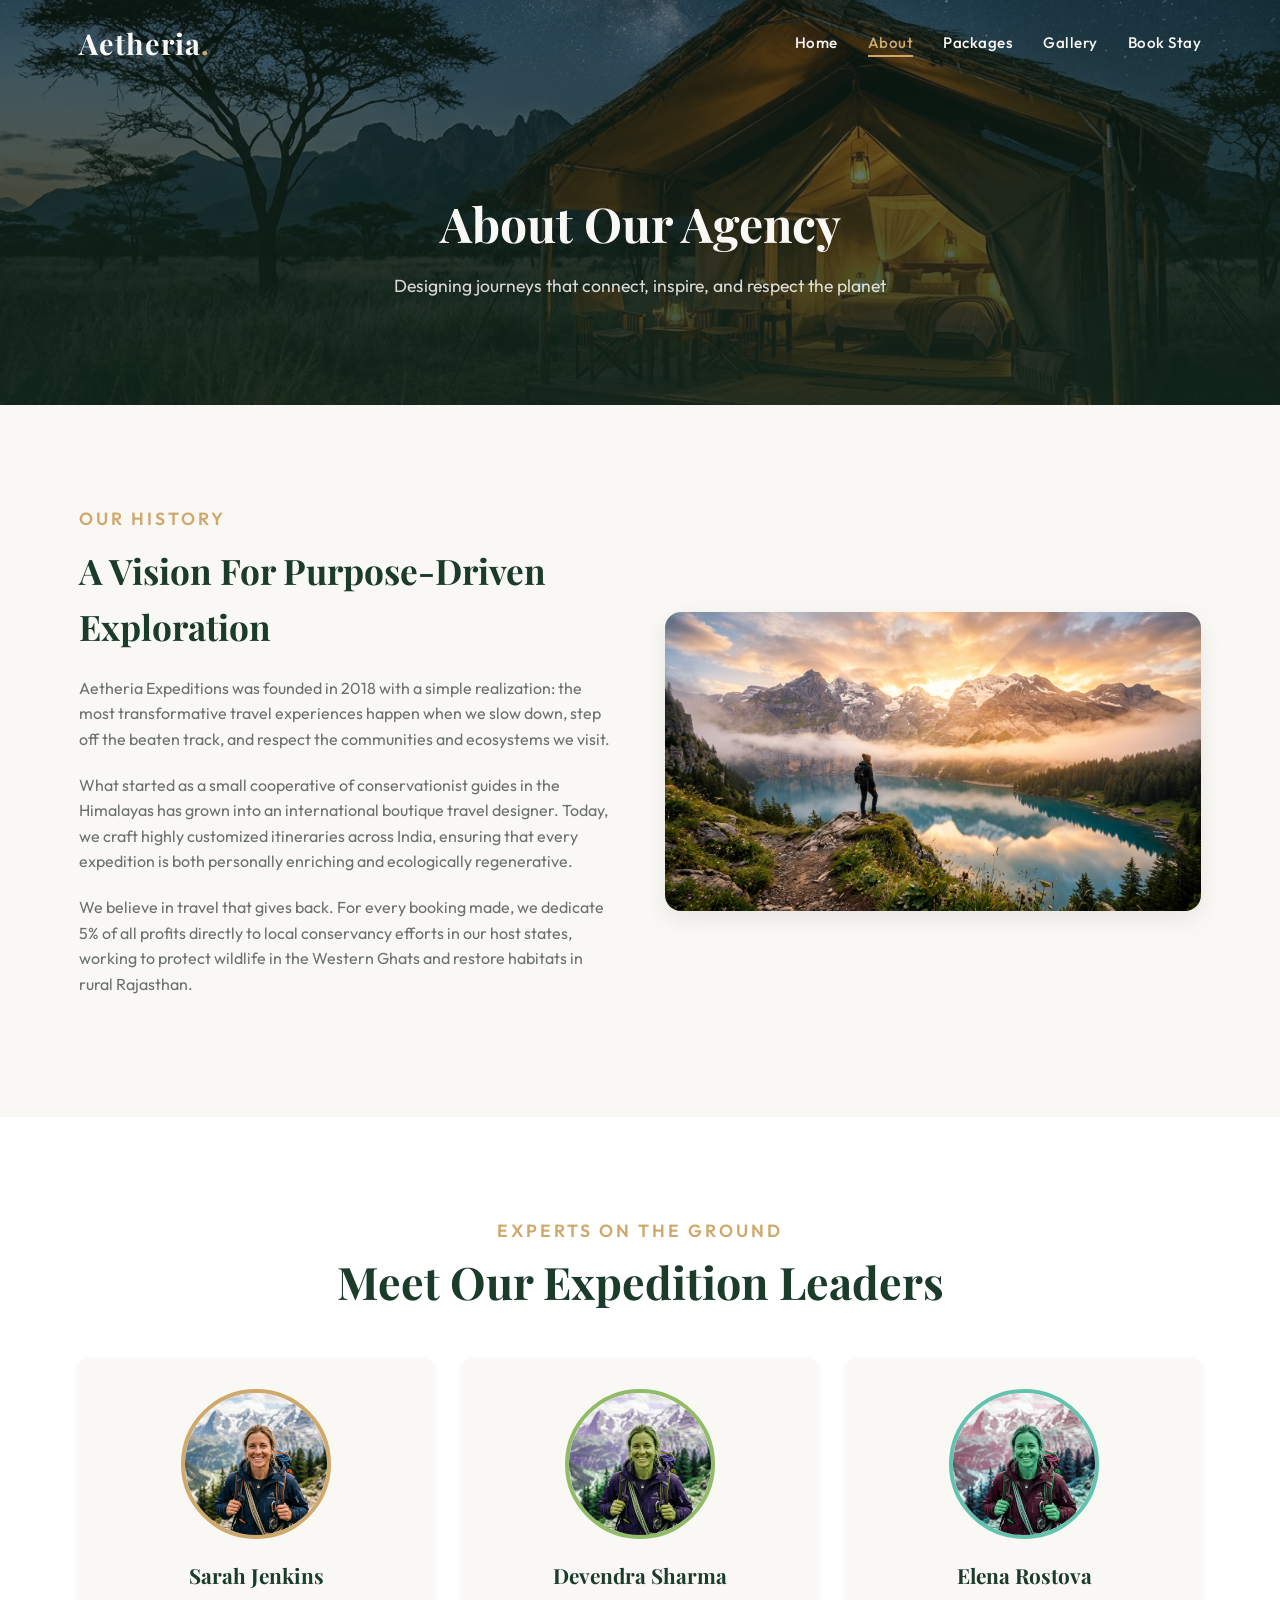
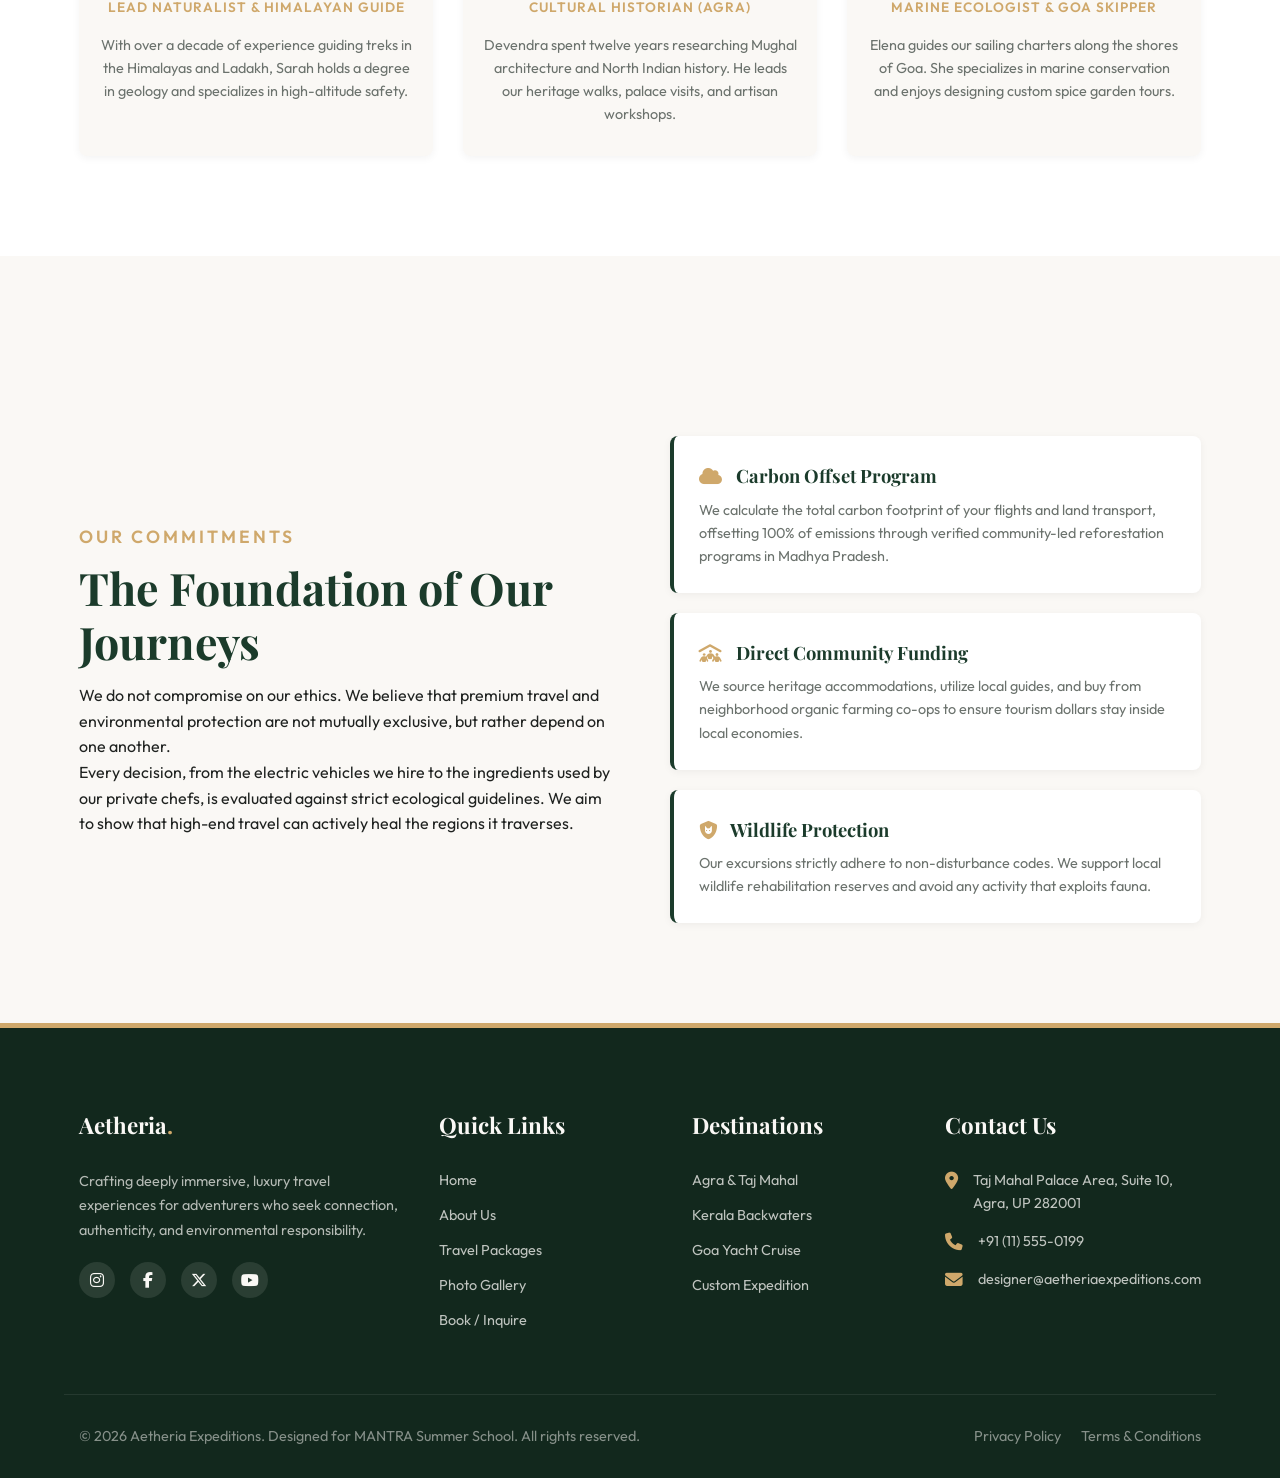
==== about.html @ 319ccbbf "Initial commit of travel website" ====
<!DOCTYPE html>
<html lang="en">
<head>
  <meta charset="UTF-8">
  <meta name="viewport" content="width=device-width, initial-scale=1.0">
  <title>About Us | Aetheria Expeditions</title>
  
  <!-- Basic SEO Meta Tags -->
  <meta name="description" content="Learn about Aetheria Expeditions, our slow-travel philosophy in India, carbon-neutral policies, and meet our team of expert local guides and designers.">
  <meta name="keywords" content="about travel agency, eco-tourism, sustainable tourism india, expedition leaders, travel designers, carbon-neutral trips india">
  <meta name="author" content="Student Name">
  
  <!-- Stylesheet -->
  <link rel="stylesheet" href="https://cdnjs.cloudflare.com/ajax/libs/font-awesome/6.4.0/css/all.min.css">
  <link rel="stylesheet" href="css/style.css">
</head>
<body>

  <!-- NAVIGATION HEADER -->
  <header class="header" id="header">
    <div class="container nav-wrapper">
      <a href="index.html" class="logo">
        <h2>Aetheria<span>.</span></h2>
      </a>
      
      <nav>
        <ul class="nav-links" id="nav-links">
          <li><a href="index.html">Home</a></li>
          <li><a href="about.html" class="active">About</a></li>
          <li><a href="packages.html">Packages</a></li>
          <li><a href="gallery.html">Gallery</a></li>
          <li><a href="contact.html">Book Stay</a></li>
        </ul>
      </nav>
      
      <div class="hamburger" id="hamburger">
        <span></span>
        <span></span>
        <span></span>
      </div>
    </div>
  </header>

  <main>
    <!-- SUBPAGE HERO -->
    <section class="sub-hero" style="background-image: url('images/hero-about.jpg');">
      <div class="sub-hero-overlay"></div>
      <div class="sub-hero-content">
        <h1>About Our Agency</h1>
        <p>Designing journeys that connect, inspire, and respect the planet</p>
      </div>
    </section>

    <!-- OUR STORY SECTION -->
    <section class="section-padding">
      <div class="container about-story">
        <div class="story-text">
          <span class="section-subtitle">Our History</span>
          <h2>A Vision For Purpose-Driven Exploration</h2>
          <p>Aetheria Expeditions was founded in 2018 with a simple realization: the most transformative travel experiences happen when we slow down, step off the beaten track, and respect the communities and ecosystems we visit.</p>
          <p>What started as a small cooperative of conservationist guides in the Himalayas has grown into an international boutique travel designer. Today, we craft highly customized itineraries across India, ensuring that every expedition is both personally enriching and ecologically regenerative.</p>
          <p>We believe in travel that gives back. For every booking made, we dedicate 5% of all profits directly to local conservancy efforts in our host states, working to protect wildlife in the Western Ghats and restore habitats in rural Rajasthan.</p>
        </div>
        <div class="story-image">
          <img src="images/hero-home.jpg" alt="Spectacular sunrise lighting over a mountain valley lake representing the Himalayan peaks" class="story-img-large">
        </div>
      </div>
    </section>

    <!-- TEAM / LEADERS SECTION -->
    <section class="section-padding team-section">
      <div class="container">
        <div class="text-center">
          <span class="section-subtitle">Experts on the Ground</span>
          <h2 class="section-title">Meet Our Expedition Leaders</h2>
        </div>
        
        <div class="team-grid">
          <!-- Guide 1 -->
          <div class="team-card">
            <img src="images/tour-leader.jpg" alt="Sarah Jenkins, Professional Wilderness Guide smiling in mountaineering gear" class="team-img">
            <h3>Sarah Jenkins</h3>
            <span>Lead Naturalist & Himalayan Guide</span>
            <p>With over a decade of experience guiding treks in the Himalayas and Ladakh, Sarah holds a degree in geology and specializes in high-altitude safety.</p>
          </div>
          
          <!-- Guide 2 -->
          <div class="team-card">
            <img src="images/tour-leader.jpg" alt="Devendra Sharma, Indian Heritage Specialist smiling" class="team-img" style="filter: hue-rotate(50deg);">
            <h3>Devendra Sharma</h3>
            <span>Cultural Historian (Agra)</span>
            <p>Devendra spent twelve years researching Mughal architecture and North Indian history. He leads our heritage walks, palace visits, and artisan workshops.</p>
          </div>
          
          <!-- Guide 3 -->
          <div class="team-card">
            <img src="images/tour-leader.jpg" alt="Elena Rostova, Coastal Goa Skipper and Ocean Marine Biologist" class="team-img" style="filter: hue-rotate(120deg);">
            <h3>Elena Rostova</h3>
            <span>Marine Ecologist & Goa Skipper</span>
            <p>Elena guides our sailing charters along the shores of Goa. She specializes in marine conservation and enjoys designing custom spice garden tours.</p>
          </div>
        </div>
      </div>
    </section>

    <!-- SUSTAINABILITY & VALUES SECTION -->
    <section class="section-padding">
      <div class="container values-grid">
        <div class="values-text">
          <span class="section-subtitle">Our Commitments</span>
          <h2 class="section-title">The Foundation of Our Journeys</h2>
          <p>We do not compromise on our ethics. We believe that premium travel and environmental protection are not mutually exclusive, but rather depend on one another.</p>
          <p>Every decision, from the electric vehicles we hire to the ingredients used by our private chefs, is evaluated against strict ecological guidelines. We aim to show that high-end travel can actively heal the regions it traverses.</p>
        </div>
        
        <div class="value-boxes">
          <div class="value-box">
            <h4><i class="fa-solid fa-cloud" style="color: var(--accent-gold); margin-right: 10px;"></i> Carbon Offset Program</h4>
            <p>We calculate the total carbon footprint of your flights and land transport, offsetting 100% of emissions through verified community-led reforestation programs in Madhya Pradesh.</p>
          </div>
          <div class="value-box">
            <h4><i class="fa-solid fa-people-roof" style="color: var(--accent-gold); margin-right: 10px;"></i> Direct Community Funding</h4>
            <p>We source heritage accommodations, utilize local guides, and buy from neighborhood organic farming co-ops to ensure tourism dollars stay inside local economies.</p>
          </div>
          <div class="value-box">
            <h4><i class="fa-solid fa-shield-cat" style="color: var(--accent-gold); margin-right: 10px;"></i> Wildlife Protection</h4>
            <p>Our excursions strictly adhere to non-disturbance codes. We support local wildlife rehabilitation reserves and avoid any activity that exploits fauna.</p>
          </div>
        </div>
      </div>
    </section>
  </main>

  <!-- FOOTER -->
  <footer class="footer">
    <div class="container footer-grid">
      <div class="footer-col">
        <h3>Aetheria<span>.</span></h3>
        <p>Crafting deeply immersive, luxury travel experiences for adventurers who seek connection, authenticity, and environmental responsibility.</p>
        <div class="footer-socials">
          <a href="#"><i class="fa-brands fa-instagram"></i></a>
          <a href="#"><i class="fa-brands fa-facebook-f"></i></a>
          <a href="#"><i class="fa-brands fa-x-twitter"></i></a>
          <a href="#"><i class="fa-brands fa-youtube"></i></a>
        </div>
      </div>
      
      <div class="footer-col">
        <h3>Quick Links</h3>
        <ul class="footer-links">
          <li><a href="index.html">Home</a></li>
          <li><a href="about.html">About Us</a></li>
          <li><a href="packages.html">Travel Packages</a></li>
          <li><a href="gallery.html">Photo Gallery</a></li>
          <li><a href="contact.html">Book / Inquire</a></li>
        </ul>
      </div>
      
      <div class="footer-col">
        <h3>Destinations</h3>
        <ul class="footer-links">
          <li><a href="packages.html">Agra & Taj Mahal</a></li>
          <li><a href="packages.html">Kerala Backwaters</a></li>
          <li><a href="packages.html">Goa Yacht Cruise</a></li>
          <li><a href="packages.html">Custom Expedition</a></li>
        </ul>
      </div>
      
      <div class="footer-col">
        <h3>Contact Us</h3>
        <ul class="footer-contact">
          <li>
            <i class="fa-solid fa-location-dot"></i>
            <span>Taj Mahal Palace Area, Suite 10, Agra, UP 282001</span>
          </li>
          <li>
            <i class="fa-solid fa-phone"></i>
            <span>+91 (11) 555-0199</span>
          </li>
          <li>
            <i class="fa-solid fa-envelope"></i>
            <span>designer@aetheriaexpeditions.com</span>
          </li>
        </ul>
      </div>
    </div>
    
    <div class="container footer-bottom">
      <p>&copy; 2026 Aetheria Expeditions. Designed for MANTRA Summer School. All rights reserved.</p>
      <div class="footer-bottom-links">
        <a href="#">Privacy Policy</a>
        <a href="#">Terms & Conditions</a>
      </div>
    </div>
  </footer>

  <!-- Scripts -->
  <script src="js/script.js"></script>
</body>
</html>
---- css/style.css ----
@import url('https://fonts.googleapis.com/css2?family=Outfit:wght@300;400;500;600;700&family=Playfair+Display:ital,wght@0,400;0,600;0,700;1,400&display=swap');

/* ==========================================================================
   CSS CUSTOM VARIABLES & RESET
   ========================================================================== */
:root {
  /* Color Palette */
  --primary-green: #1b3b2b;
  --primary-green-dark: #12281d;
  --primary-green-light: #2b5640;
  --accent-gold: #cfa86b;
  --accent-gold-hover: #bda061;
  --bg-cream: #faf8f5;
  --bg-white: #ffffff;
  --text-dark: #1f2220;
  --text-muted: #6b726d;
  --text-light: #f3f5f3;
  --border-light: #e5e8e5;
  
  /* Fonts */
  --font-serif: 'Playfair Display', Georgia, serif;
  --font-sans: 'Outfit', -apple-system, BlinkMacSystemFont, sans-serif;
  
  /* Box Shadows & Borders */
  --shadow-sm: 0 2px 8px rgba(0,0,0,0.05);
  --shadow-md: 0 8px 24px rgba(0,0,0,0.08);
  --shadow-lg: 0 16px 40px rgba(0,0,0,0.12);
  --radius-sm: 4px;
  --radius-md: 8px;
  --radius-lg: 16px;
  
  /* Transitions */
  --transition-fast: 0.2s ease;
  --transition-normal: 0.3s cubic-bezier(0.25, 0.46, 0.45, 0.94);
  --transition-slow: 0.5s cubic-bezier(0.25, 0.46, 0.45, 0.94);
}

* {
  margin: 0;
  padding: 0;
  box-sizing: border-box;
}

html {
  scroll-behavior: smooth;
  font-size: 16px;
}

body {
  font-family: var(--font-sans);
  background-color: var(--bg-cream);
  color: var(--text-dark);
  line-height: 1.6;
  overflow-x: hidden;
}

img {
  max-width: 100%;
  height: auto;
  display: block;
}

a {
  color: inherit;
  text-decoration: none;
  transition: var(--transition-fast);
}

ul {
  list-style: none;
}

/* ==========================================================================
   GLOBAL REUSABLE CLASSES & UTILITIES
   ========================================================================== */
.container {
  width: 90%;
  max-width: 1200px;
  margin: 0 auto;
  padding: 0 15px;
}

.section-padding {
  padding: 100px 0;
}

.text-center {
  text-align: center;
}

.section-title {
  font-family: var(--font-serif);
  font-size: 2.8rem;
  color: var(--primary-green);
  margin-bottom: 15px;
  font-weight: 700;
  line-height: 1.2;
}

.section-subtitle {
  font-size: 1.1rem;
  color: var(--accent-gold);
  text-transform: uppercase;
  letter-spacing: 3px;
  font-weight: 600;
  margin-bottom: 10px;
  display: block;
}

.btn {
  display: inline-block;
  padding: 14px 28px;
  background-color: var(--primary-green);
  color: var(--bg-cream);
  font-size: 0.95rem;
  font-weight: 500;
  letter-spacing: 1px;
  text-transform: uppercase;
  border: 1px solid var(--primary-green);
  border-radius: var(--radius-sm);
  cursor: pointer;
  transition: var(--transition-normal);
  font-family: var(--font-sans);
}

.btn:hover {
  background-color: var(--accent-gold);
  border-color: var(--accent-gold);
  color: var(--primary-green-dark);
  transform: translateY(-2px);
}

.btn-outline {
  background-color: transparent;
  color: var(--primary-green);
  border: 1px solid var(--primary-green);
}

.btn-outline:hover {
  background-color: var(--primary-green);
  color: var(--bg-cream);
}

.btn-gold {
  background-color: var(--accent-gold);
  color: var(--primary-green-dark);
  border-color: var(--accent-gold);
}

.btn-gold:hover {
  background-color: var(--primary-green);
  color: var(--bg-cream);
}

/* ==========================================================================
   EVALUATION WATERMARK (STUDENT INFO CARD IN HEADER/FOOTER)
   ========================================================================== */
.evaluator-widget {
  background-color: rgba(27, 59, 43, 0.05);
  border: 1px dashed var(--accent-gold);
  padding: 10px 15px;
  border-radius: var(--radius-md);
  margin-bottom: 20px;
  display: inline-block;
  text-align: left;
  font-size: 0.85rem;
  color: var(--primary-green-dark);
}

.evaluator-widget strong {
  color: var(--accent-gold);
}

/* ==========================================================================
   NAVIGATION BAR
   ========================================================================== */
.header {
  position: absolute;
  top: 0;
  left: 0;
  width: 100%;
  z-index: 100;
  transition: var(--transition-normal);
  padding: 20px 0;
}

.header.sticky {
  position: fixed;
  background-color: var(--bg-cream);
  box-shadow: var(--shadow-sm);
  padding: 12px 0;
  border-bottom: 1px solid var(--border-light);
}

.header.sticky .logo h2 {
  color: var(--primary-green);
}

.header.sticky .nav-links a {
  color: var(--text-dark);
}

.header.sticky .nav-links a:hover {
  color: var(--accent-gold);
}

.header.sticky .hamburger span {
  background-color: var(--primary-green);
}

.nav-wrapper {
  display: flex;
  justify-content: space-between;
  align-items: center;
}

.logo h2 {
  font-family: var(--font-serif);
  font-size: 1.8rem;
  color: var(--bg-cream);
  font-weight: 700;
  letter-spacing: 1px;
}

.header.sticky .logo h2 {
  color: var(--primary-green);
}

.logo span {
  color: var(--accent-gold);
}

.nav-links {
  display: flex;
  gap: 30px;
  align-items: center;
}

.nav-links a {
  color: var(--bg-cream);
  font-weight: 500;
  font-size: 0.95rem;
  position: relative;
  padding: 5px 0;
  letter-spacing: 0.5px;
}

.nav-links a::after {
  content: '';
  position: absolute;
  bottom: 0;
  left: 0;
  width: 0;
  height: 2px;
  background-color: var(--accent-gold);
  transition: var(--transition-normal);
}

.nav-links a:hover::after,
.nav-links a.active::after {
  width: 100%;
}

.nav-links a.active {
  color: var(--accent-gold) !important;
}

/* Hamburger Menu */
.hamburger {
  display: none;
  flex-direction: column;
  justify-content: space-between;
  width: 26px;
  height: 19px;
  cursor: pointer;
  z-index: 101;
}

.hamburger span {
  width: 100%;
  height: 2px;
  background-color: var(--bg-cream);
  border-radius: 2px;
  transition: var(--transition-normal);
}

/* ==========================================================================
   HERO SECTIONS
   ========================================================================== */
.hero {
  position: relative;
  height: 100vh;
  min-height: 600px;
  background-size: cover;
  background-position: center;
  display: flex;
  align-items: center;
  justify-content: center;
  text-align: center;
  color: var(--bg-cream);
}

.hero-overlay {
  position: absolute;
  top: 0;
  left: 0;
  width: 100%;
  height: 100%;
  background: linear-gradient(to bottom, rgba(18, 40, 29, 0.4), rgba(18, 40, 29, 0.8));
  z-index: 1;
}

.hero-content {
  position: relative;
  z-index: 2;
  max-width: 800px;
  padding: 0 20px;
}

.hero-content h1 {
  font-family: var(--font-serif);
  font-size: 4rem;
  font-weight: 700;
  line-height: 1.15;
  margin-bottom: 20px;
  animation: fadeInUp 1s ease forwards;
}

.hero-content p {
  font-size: 1.2rem;
  margin-bottom: 35px;
  color: rgba(250, 248, 245, 0.9);
  animation: fadeInUp 1s ease 0.2s forwards;
  opacity: 0;
}

.hero-content .btn-group {
  animation: fadeInUp 1s ease 0.4s forwards;
  opacity: 0;
}

/* Inner Page Hero (Sub-banner) */
.sub-hero {
  position: relative;
  height: 45vh;
  min-height: 300px;
  background-size: cover;
  background-position: center;
  display: flex;
  align-items: center;
  justify-content: center;
  text-align: center;
  color: var(--bg-cream);
  padding-top: 80px;
}

.sub-hero-overlay {
  position: absolute;
  top: 0;
  left: 0;
  width: 100%;
  height: 100%;
  background: linear-gradient(to bottom, rgba(18, 40, 29, 0.5), rgba(18, 40, 29, 0.85));
  z-index: 1;
}

.sub-hero-content {
  position: relative;
  z-index: 2;
}

.sub-hero-content h1 {
  font-family: var(--font-serif);
  font-size: 3rem;
  margin-bottom: 10px;
  font-weight: 700;
}

.sub-hero-content p {
  font-size: 1.1rem;
  color: rgba(250, 248, 245, 0.85);
}

/* ==========================================================================
   HOME PAGE: SECTIONS
   ========================================================================== */
/* Welcome Section */
.welcome-grid {
  display: grid;
  grid-template-columns: 1fr 1fr;
  gap: 60px;
  align-items: center;
}

.welcome-text p {
  color: var(--text-muted);
  margin-bottom: 25px;
  font-size: 1.05rem;
}

.welcome-images {
  position: relative;
  display: flex;
  justify-content: center;
  align-items: center;
}

.img-large {
  width: 80%;
  border-radius: var(--radius-lg);
  box-shadow: var(--shadow-lg);
  z-index: 2;
}

.img-small-float {
  position: absolute;
  bottom: -40px;
  left: -20px;
  width: 45%;
  border-radius: var(--radius-md);
  box-shadow: var(--shadow-lg);
  border: 6px solid var(--bg-cream);
  z-index: 3;
}

/* Features Grid */
.features-grid {
  display: grid;
  grid-template-columns: repeat(3, 1fr);
  gap: 30px;
  margin-top: 50px;
}

.feature-card {
  background-color: var(--bg-white);
  padding: 40px 30px;
  border-radius: var(--radius-md);
  box-shadow: var(--shadow-sm);
  transition: var(--transition-normal);
  border-bottom: 3px solid transparent;
}

.feature-card:hover {
  transform: translateY(-8px);
  box-shadow: var(--shadow-md);
  border-bottom-color: var(--accent-gold);
}

.feature-icon {
  font-size: 2.5rem;
  color: var(--accent-gold);
  margin-bottom: 20px;
}

.feature-card h3 {
  font-family: var(--font-serif);
  font-size: 1.4rem;
  margin-bottom: 15px;
  color: var(--primary-green);
}

.feature-card p {
  color: var(--text-muted);
  font-size: 0.95rem;
}

/* Home Destinations Carousel / Grid teaser */
.home-destinations {
  background-color: var(--bg-white);
}

.dest-teaser-grid {
  display: grid;
  grid-template-columns: repeat(3, 1fr);
  gap: 30px;
  margin-top: 50px;
}

.dest-teaser-card {
  position: relative;
  border-radius: var(--radius-lg);
  overflow: hidden;
  height: 400px;
  box-shadow: var(--shadow-sm);
  transition: var(--transition-slow);
}

.dest-teaser-card img {
  width: 100%;
  height: 100%;
  object-fit: cover;
  transition: var(--transition-slow);
}

.dest-teaser-overlay {
  position: absolute;
  top: 0;
  left: 0;
  width: 100%;
  height: 100%;
  background: linear-gradient(to top, rgba(18, 40, 29, 0.9) 10%, rgba(18, 40, 29, 0.2) 60%);
  display: flex;
  flex-direction: column;
  justify-content: flex-end;
  padding: 30px;
  color: var(--bg-cream);
  z-index: 2;
}

.dest-teaser-overlay h3 {
  font-family: var(--font-serif);
  font-size: 1.6rem;
  margin-bottom: 8px;
}

.dest-teaser-overlay p {
  font-size: 0.9rem;
  color: rgba(250, 248, 245, 0.8);
  margin-bottom: 15px;
}

.dest-teaser-card:hover img {
  transform: scale(1.08);
}

.dest-teaser-card:hover {
  box-shadow: var(--shadow-lg);
}

/* Call To Action Banner */
.cta-banner {
  background-size: cover;
  background-position: center;
  position: relative;
  text-align: center;
  color: var(--bg-cream);
}

.cta-banner-overlay {
  position: absolute;
  top: 0;
  left: 0;
  width: 100%;
  height: 100%;
  background-color: rgba(18, 40, 29, 0.85);
}

.cta-banner-content {
  position: relative;
  z-index: 2;
  max-width: 700px;
  margin: 0 auto;
}

.cta-banner-content h2 {
  font-family: var(--font-serif);
  font-size: 2.8rem;
  margin-bottom: 20px;
}

.cta-banner-content p {
  font-size: 1.1rem;
  margin-bottom: 30px;
  color: rgba(250, 248, 245, 0.9);
}

/* ==========================================================================
   ABOUT PAGE: SECTIONS
   ========================================================================== */
.about-story {
  display: grid;
  grid-template-columns: 1fr 1fr;
  gap: 50px;
  align-items: center;
}

.story-text h2 {
  font-family: var(--font-serif);
  font-size: 2.2rem;
  color: var(--primary-green);
  margin-bottom: 20px;
}

.story-text p {
  color: var(--text-muted);
  margin-bottom: 20px;
  font-size: 1rem;
}

.story-image img {
  border-radius: var(--radius-lg);
  box-shadow: var(--shadow-md);
}

/* Guides Section */
.team-section {
  background-color: var(--bg-white);
}

.team-grid {
  display: grid;
  grid-template-columns: repeat(3, 1fr);
  gap: 30px;
  margin-top: 50px;
}

.team-card {
  text-align: center;
  background-color: var(--bg-cream);
  border-radius: var(--radius-md);
  padding: 30px 20px;
  box-shadow: var(--shadow-sm);
  transition: var(--transition-normal);
}

.team-card:hover {
  transform: translateY(-5px);
  box-shadow: var(--shadow-md);
}

.team-img {
  width: 150px;
  height: 150px;
  border-radius: 50%;
  object-fit: cover;
  margin: 0 auto 20px;
  border: 4px solid var(--accent-gold);
}

.team-card h3 {
  font-family: var(--font-serif);
  font-size: 1.3rem;
  color: var(--primary-green);
  margin-bottom: 5px;
}

.team-card span {
  font-size: 0.85rem;
  color: var(--accent-gold);
  text-transform: uppercase;
  letter-spacing: 1px;
  display: block;
  margin-bottom: 15px;
  font-weight: 600;
}

.team-card p {
  color: var(--text-muted);
  font-size: 0.9rem;
}

/* Core Values (Eco / Sustainable Section) */
.values-grid {
  display: grid;
  grid-template-columns: 1fr 1fr;
  gap: 60px;
  align-items: center;
  margin-top: 80px;
}

.value-boxes {
  display: grid;
  grid-template-columns: 1fr;
  gap: 20px;
}

.value-box {
  background-color: var(--bg-white);
  padding: 25px;
  border-radius: var(--radius-md);
  border-left: 4px solid var(--primary-green);
  box-shadow: var(--shadow-sm);
}

.value-box h4 {
  font-family: var(--font-serif);
  font-size: 1.15rem;
  color: var(--primary-green);
  margin-bottom: 8px;
}

.value-box p {
  font-size: 0.9rem;
  color: var(--text-muted);
}

/* ==========================================================================
   PACKAGES PAGE: SECTIONS
   ========================================================================== */
.packages-grid {
  display: grid;
  grid-template-columns: repeat(3, 1fr);
  gap: 30px;
  margin-top: 50px;
}

.package-card {
  background-color: var(--bg-white);
  border-radius: var(--radius-lg);
  overflow: hidden;
  box-shadow: var(--shadow-sm);
  transition: var(--transition-normal);
  display: flex;
  flex-direction: column;
}

.package-card:hover {
  transform: translateY(-8px);
  box-shadow: var(--shadow-md);
}

.package-img-wrapper {
  position: relative;
  height: 240px;
  overflow: hidden;
}

.package-img-wrapper img {
  width: 100%;
  height: 100%;
  object-fit: cover;
  transition: var(--transition-slow);
}

.package-card:hover .package-img-wrapper img {
  transform: scale(1.06);
}

.package-badge {
  position: absolute;
  top: 15px;
  right: 15px;
  background-color: var(--primary-green);
  color: var(--bg-cream);
  padding: 6px 12px;
  font-size: 0.75rem;
  font-weight: 600;
  text-transform: uppercase;
  letter-spacing: 1px;
  border-radius: 20px;
}

.package-content {
  padding: 30px;
  flex-grow: 1;
  display: flex;
  flex-direction: column;
}

.package-meta {
  display: flex;
  justify-content: space-between;
  font-size: 0.85rem;
  color: var(--accent-gold);
  text-transform: uppercase;
  letter-spacing: 0.5px;
  margin-bottom: 10px;
  font-weight: 600;
}

.package-content h3 {
  font-family: var(--font-serif);
  font-size: 1.5rem;
  color: var(--primary-green);
  margin-bottom: 12px;
}

.package-desc {
  color: var(--text-muted);
  font-size: 0.95rem;
  margin-bottom: 20px;
  flex-grow: 1;
}

.package-features {
  border-top: 1px solid var(--border-light);
  border-bottom: 1px solid var(--border-light);
  padding: 15px 0;
  margin-bottom: 25px;
}

.package-features li {
  display: flex;
  align-items: center;
  font-size: 0.9rem;
  color: var(--text-dark);
  margin-bottom: 8px;
}

.package-features li:last-child {
  margin-bottom: 0;
}

.package-features li i {
  color: var(--accent-gold);
  margin-right: 10px;
  font-size: 1rem;
}

.package-footer {
  display: flex;
  justify-content: space-between;
  align-items: center;
}

.package-price {
  font-size: 0.85rem;
  color: var(--text-muted);
}

.package-price span {
  display: block;
  font-family: var(--font-serif);
  font-size: 1.6rem;
  font-weight: 700;
  color: var(--primary-green);
}

/* ==========================================================================
   GALLERY PAGE: SECTIONS
   ========================================================================== */
.gallery-filter {
  display: flex;
  justify-content: center;
  gap: 15px;
  margin-bottom: 40px;
}

.filter-btn {
  padding: 8px 20px;
  background: transparent;
  border: 1px solid var(--border-light);
  color: var(--text-dark);
  font-family: var(--font-sans);
  font-size: 0.9rem;
  font-weight: 500;
  border-radius: 30px;
  cursor: pointer;
  transition: var(--transition-fast);
}

.filter-btn:hover,
.filter-btn.active {
  background-color: var(--primary-green);
  border-color: var(--primary-green);
  color: var(--bg-cream);
}

.gallery-grid {
  display: grid;
  grid-template-columns: repeat(3, 1fr);
  gap: 25px;
}

.gallery-item {
  position: relative;
  border-radius: var(--radius-md);
  overflow: hidden;
  height: 280px;
  box-shadow: var(--shadow-sm);
  cursor: pointer;
}

.gallery-item img {
  width: 100%;
  height: 100%;
  object-fit: cover;
  transition: var(--transition-slow);
}

.gallery-hover {
  position: absolute;
  top: 0;
  left: 0;
  width: 100%;
  height: 100%;
  background-color: rgba(18, 40, 29, 0.85);
  display: flex;
  flex-direction: column;
  justify-content: center;
  align-items: center;
  opacity: 0;
  transition: var(--transition-normal);
  color: var(--bg-cream);
  padding: 20px;
  text-align: center;
}

.gallery-hover i {
  font-size: 2rem;
  color: var(--accent-gold);
  margin-bottom: 10px;
}

.gallery-hover h4 {
  font-family: var(--font-serif);
  font-size: 1.3rem;
  margin-bottom: 5px;
}

.gallery-hover p {
  font-size: 0.85rem;
  color: rgba(250, 248, 245, 0.8);
}

.gallery-item:hover img {
  transform: scale(1.06);
}

.gallery-item:hover .gallery-hover {
  opacity: 1;
}

/* Lightbox Modal */
.lightbox {
  position: fixed;
  top: 0;
  left: 0;
  width: 100%;
  height: 100%;
  background-color: rgba(18, 40, 29, 0.95);
  z-index: 9999;
  display: none;
  justify-content: center;
  align-items: center;
  flex-direction: column;
  opacity: 0;
  transition: opacity 0.3s ease;
}

.lightbox.active {
  display: flex;
  opacity: 1;
}

.lightbox-content {
  position: relative;
  max-width: 85%;
  max-height: 75vh;
  box-shadow: var(--shadow-lg);
  border: 3px solid rgba(250, 248, 245, 0.1);
  border-radius: var(--radius-sm);
  animation: zoomIn 0.3s ease;
}

.lightbox-content img {
  max-width: 100%;
  max-height: 75vh;
  object-fit: contain;
}

.lightbox-caption {
  color: var(--bg-cream);
  margin-top: 15px;
  font-family: var(--font-serif);
  font-size: 1.25rem;
  text-align: center;
}

.lightbox-close {
  position: absolute;
  top: 30px;
  right: 40px;
  color: var(--bg-cream);
  font-size: 2.5rem;
  cursor: pointer;
  transition: var(--transition-fast);
}

.lightbox-close:hover {
  color: var(--accent-gold);
}

.lightbox-nav {
  position: absolute;
  top: 50%;
  transform: translateY(-50%);
  color: var(--bg-cream);
  font-size: 3rem;
  cursor: pointer;
  background: transparent;
  border: none;
  padding: 10px;
  transition: var(--transition-fast);
}

.lightbox-nav:hover {
  color: var(--accent-gold);
}

.lightbox-prev {
  left: 40px;
}

.lightbox-next {
  right: 40px;
}

/* ==========================================================================
   CONTACT / BOOKING PAGE: SECTIONS
   ========================================================================== */
.contact-container {
  display: grid;
  grid-template-columns: 1fr 1.2fr;
  gap: 50px;
}

/* Contact Cards (Left Column) */
.contact-info {
  display: flex;
  flex-direction: column;
  gap: 30px;
}

.contact-card {
  background-color: var(--bg-white);
  padding: 30px;
  border-radius: var(--radius-md);
  box-shadow: var(--shadow-sm);
  display: flex;
  gap: 20px;
  align-items: flex-start;
}

.contact-icon {
  font-size: 1.8rem;
  color: var(--accent-gold);
  background-color: rgba(27, 59, 43, 0.05);
  width: 50px;
  height: 50px;
  border-radius: 50%;
  display: flex;
  justify-content: center;
  align-items: center;
  flex-shrink: 0;
}

.contact-details h3 {
  font-family: var(--font-serif);
  font-size: 1.2rem;
  color: var(--primary-green);
  margin-bottom: 5px;
}

.contact-details p {
  color: var(--text-muted);
  font-size: 0.95rem;
}

.mock-map {
  width: 100%;
  height: 250px;
  background-color: #e3e8e5;
  border-radius: var(--radius-md);
  overflow: hidden;
  box-shadow: var(--shadow-sm);
  position: relative;
  border: 1px solid var(--border-light);
}

.mock-map-placeholder {
  position: absolute;
  top: 0;
  left: 0;
  width: 100%;
  height: 100%;
  background: radial-gradient(circle, #f3f5f3 40%, #d8dedb 100%);
  display: flex;
  flex-direction: column;
  justify-content: center;
  align-items: center;
  text-align: center;
  padding: 20px;
}

.mock-map-placeholder i {
  font-size: 2.2rem;
  color: var(--primary-green);
  margin-bottom: 10px;
}

.mock-map-placeholder p {
  font-size: 0.85rem;
  color: var(--text-muted);
}

/* Booking/Enquiry Form (Right Column) */
.booking-form-wrapper {
  background-color: var(--bg-white);
  padding: 40px;
  border-radius: var(--radius-lg);
  box-shadow: var(--shadow-md);
  border-top: 4px solid var(--primary-green);
}

.booking-form-wrapper h2 {
  font-family: var(--font-serif);
  font-size: 1.8rem;
  color: var(--primary-green);
  margin-bottom: 25px;
}

.form-grid {
  display: grid;
  grid-template-columns: 1fr 1fr;
  gap: 20px;
}

.form-full {
  grid-column: span 2;
}

.form-group {
  margin-bottom: 20px;
}

.form-group label {
  display: block;
  font-size: 0.85rem;
  font-weight: 600;
  color: var(--text-dark);
  margin-bottom: 8px;
  text-transform: uppercase;
  letter-spacing: 0.5px;
}

.form-control {
  width: 100%;
  padding: 12px 16px;
  background-color: var(--bg-cream);
  border: 1px solid var(--border-light);
  border-radius: var(--radius-sm);
  font-family: var(--font-sans);
  font-size: 0.95rem;
  color: var(--text-dark);
  transition: var(--transition-fast);
}

.form-control:focus {
  outline: none;
  border-color: var(--primary-green);
  background-color: var(--bg-white);
  box-shadow: 0 0 0 3px rgba(27, 59, 43, 0.08);
}

.form-control.error {
  border-color: #d9534f;
  background-color: rgba(217, 83, 79, 0.02);
}

.error-message {
  color: #d9534f;
  font-size: 0.75rem;
  margin-top: 5px;
  display: none;
}

/* Dynamic Travel Cost Calculator Widget */
.cost-calculator {
  background-color: rgba(27, 59, 43, 0.03);
  border: 1px solid var(--border-light);
  border-radius: var(--radius-md);
  padding: 20px;
  margin-bottom: 25px;
}

.cost-calculator h3 {
  font-family: var(--font-sans);
  font-size: 0.9rem;
  text-transform: uppercase;
  letter-spacing: 1px;
  color: var(--primary-green);
  margin-bottom: 12px;
  border-bottom: 1px solid var(--border-light);
  padding-bottom: 8px;
}

.cost-row {
  display: flex;
  justify-content: space-between;
  font-size: 0.9rem;
  margin-bottom: 8px;
  color: var(--text-muted);
}

.cost-row.total {
  font-size: 1.15rem;
  font-weight: 700;
  color: var(--primary-green);
  border-top: 1px dashed var(--border-light);
  padding-top: 10px;
  margin-bottom: 0;
  margin-top: 5px;
}

/* custom booking success modal */
.modal {
  position: fixed;
  top: 0;
  left: 0;
  width: 100%;
  height: 100%;
  background-color: rgba(18, 40, 29, 0.85);
  z-index: 10000;
  display: none;
  justify-content: center;
  align-items: center;
  padding: 20px;
}

.modal.active {
  display: flex;
}

.modal-content {
  background-color: var(--bg-white);
  padding: 40px;
  border-radius: var(--radius-lg);
  max-width: 500px;
  width: 100%;
  text-align: center;
  box-shadow: var(--shadow-lg);
  animation: zoomIn 0.3s ease;
  position: relative;
}

.modal-icon {
  font-size: 3.5rem;
  color: var(--accent-gold);
  margin-bottom: 20px;
}

.modal-content h3 {
  font-family: var(--font-serif);
  font-size: 1.8rem;
  color: var(--primary-green);
  margin-bottom: 15px;
}

.modal-content p {
  color: var(--text-muted);
  font-size: 0.95rem;
  margin-bottom: 25px;
}

/* FAQ Accordion Section */
.faq-section {
  margin-top: 80px;
}

.faq-title {
  text-align: center;
  margin-bottom: 40px;
}

.faq-accordion {
  max-width: 800px;
  margin: 0 auto;
}

.faq-item {
  background-color: var(--bg-white);
  border: 1px solid var(--border-light);
  border-radius: var(--radius-md);
  margin-bottom: 15px;
  overflow: hidden;
  box-shadow: var(--shadow-sm);
}

.faq-question {
  padding: 20px 25px;
  width: 100%;
  background: none;
  border: none;
  text-align: left;
  font-family: var(--font-serif);
  font-size: 1.15rem;
  font-weight: 600;
  color: var(--primary-green);
  cursor: pointer;
  display: flex;
  justify-content: space-between;
  align-items: center;
  transition: background-color var(--transition-fast);
}

.faq-question:hover {
  background-color: rgba(27, 59, 43, 0.02);
}

.faq-question i {
  font-size: 0.8rem;
  transition: transform var(--transition-normal);
  color: var(--accent-gold);
}

.faq-item.active .faq-question i {
  transform: rotate(180deg);
}

.faq-answer {
  max-height: 0;
  overflow: hidden;
  transition: max-height 0.3s cubic-bezier(0, 1, 0, 1); /* Custom smooth slide accordion */
  padding: 0 25px;
}

.faq-item.active .faq-answer {
  max-height: 1000px; /* arbitrary height to slide open */
  padding: 0 25px 20px 25px;
  transition: max-height 0.5s ease-in-out;
}

.faq-answer p {
  color: var(--text-muted);
  font-size: 0.95rem;
  line-height: 1.6;
}

/* ==========================================================================
   FOOTER
   ========================================================================== */
.footer {
  background-color: var(--primary-green-dark);
  color: var(--bg-cream);
  padding: 80px 0 30px 0;
  font-size: 0.9rem;
  border-top: 5px solid var(--accent-gold);
}

.footer-grid {
  display: grid;
  grid-template-columns: 1.5fr 1fr 1fr 1.2fr;
  gap: 40px;
  margin-bottom: 50px;
}

.footer-col h3 {
  font-family: var(--font-serif);
  font-size: 1.4rem;
  color: var(--bg-cream);
  margin-bottom: 25px;
  font-weight: 700;
}

.footer-col h3 span {
  color: var(--accent-gold);
}

.footer-col p {
  color: rgba(250, 248, 245, 0.7);
  margin-bottom: 20px;
  line-height: 1.7;
}

.footer-socials {
  display: flex;
  gap: 15px;
}

.footer-socials a {
  width: 36px;
  height: 36px;
  background-color: rgba(250, 248, 245, 0.1);
  color: var(--bg-cream);
  border-radius: 50%;
  display: flex;
  justify-content: center;
  align-items: center;
  font-size: 1rem;
}

.footer-socials a:hover {
  background-color: var(--accent-gold);
  color: var(--primary-green-dark);
  transform: translateY(-3px);
}

.footer-links li {
  margin-bottom: 12px;
}

.footer-links a {
  color: rgba(250, 248, 245, 0.75);
  display: inline-block;
}

.footer-links a:hover {
  color: var(--accent-gold);
  transform: translateX(5px);
}

.footer-contact li {
  display: flex;
  gap: 15px;
  margin-bottom: 15px;
  color: rgba(250, 248, 245, 0.75);
}

.footer-contact i {
  color: var(--accent-gold);
  font-size: 1.1rem;
  margin-top: 3px;
}

.footer-bottom {
  border-top: 1px solid rgba(250, 248, 245, 0.08);
  padding-top: 30px;
  display: flex;
  justify-content: space-between;
  align-items: center;
  flex-wrap: wrap;
  gap: 20px;
}

.footer-bottom p {
  color: rgba(250, 248, 245, 0.5);
}

.footer-bottom-links {
  display: flex;
  gap: 20px;
}

.footer-bottom-links a {
  color: rgba(250, 248, 245, 0.5);
}

.footer-bottom-links a:hover {
  color: var(--accent-gold);
}

/* ==========================================================================
   KEYFRAME ANIMATIONS
   ========================================================================== */
@keyframes fadeInUp {
  from {
    opacity: 0;
    transform: translateY(30px);
  }
  to {
    opacity: 1;
    transform: translateY(0);
  }
}

@keyframes zoomIn {
  from {
    opacity: 0;
    transform: scale(0.95);
  }
  to {
    opacity: 1;
    transform: scale(1);
  }
}

/* ==========================================================================
   RESPONSIVE DESIGN (MEDIA QUERIES)
   ========================================================================== */

/* Breakpoint for Tablets/Laptops */
@media (max-width: 1024px) {
  .welcome-grid {
    gap: 40px;
  }
  
  .features-grid,
  .dest-teaser-grid,
  .team-grid,
  .packages-grid,
  .gallery-grid {
    grid-template-columns: repeat(2, 1fr);
    gap: 20px;
  }
  
  .footer-grid {
    grid-template-columns: repeat(2, 1fr);
    gap: 30px;
  }
  
  .contact-container {
    grid-template-columns: 1fr;
    gap: 40px;
  }
}

/* Breakpoint for Mobile Devices */
@media (max-width: 768px) {
  html {
    font-size: 15px;
  }
  
  .section-padding {
    padding: 70px 0;
  }
  
  .section-title {
    font-size: 2.2rem;
  }
  
  /* Navbar adjustments for mobile overlay drawer */
  .hamburger {
    display: flex;
  }
  
  .nav-links {
    position: fixed;
    top: 0;
    right: -100%;
    width: 280px;
    height: 100vh;
    background-color: var(--primary-green-dark);
    flex-direction: column;
    justify-content: center;
    align-items: center;
    gap: 30px;
    transition: var(--transition-normal);
    box-shadow: var(--shadow-lg);
    z-index: 100;
  }
  
  .nav-links.active {
    right: 0;
  }
  
  .nav-links a {
    color: var(--bg-cream) !important;
    font-size: 1.2rem;
  }
  
  /* Change mobile hamburger icon when active */
  .hamburger.active span:nth-child(1) {
    transform: rotate(45deg) translate(5px, 5px);
  }
  
  .hamburger.active span:nth-child(2) {
    opacity: 0;
  }
  
  .hamburger.active span:nth-child(3) {
    transform: rotate(-45deg) translate(7px, -7px);
  }
  
  .hamburger.active span {
    background-color: var(--bg-cream) !important;
  }
  
  /* Hero typography */
  .hero-content h1 {
    font-size: 2.8rem;
  }
  
  .hero-content p {
    font-size: 1rem;
  }
  
  /* Welcome asymmetric images stack vertically */
  .welcome-grid {
    grid-template-columns: 1fr;
    gap: 40px;
    text-align: center;
  }
  
  .welcome-images {
    margin-top: 20px;
    height: 320px;
  }
  
  .img-large {
    width: 90%;
    height: 100%;
    object-fit: cover;
  }
  
  .img-small-float {
    bottom: -20px;
    left: 10px;
    width: 45%;
    height: 160px;
    object-fit: cover;
  }
  
  /* Features, teaser grids go to single column */
  .features-grid,
  .dest-teaser-grid,
  .team-grid,
  .packages-grid,
  .gallery-grid {
    grid-template-columns: 1fr;
    gap: 25px;
  }
  
  .dest-teaser-card {
    height: 320px;
  }
  
  /* Form responsive fields layout */
  .form-grid {
    grid-template-columns: 1fr;
  }
  
  .form-full {
    grid-column: span 1;
  }
  
  /* About Page grid layouts */
  .about-story,
  .values-grid {
    grid-template-columns: 1fr;
    gap: 40px;
    text-align: center;
  }
  
  .value-box {
    text-align: left;
  }
  
  /* Footer layout goes single column */
  .footer-grid {
    grid-template-columns: 1fr;
    gap: 30px;
  }
  
  .footer-bottom {
    flex-direction: column;
    text-align: center;
  }
}
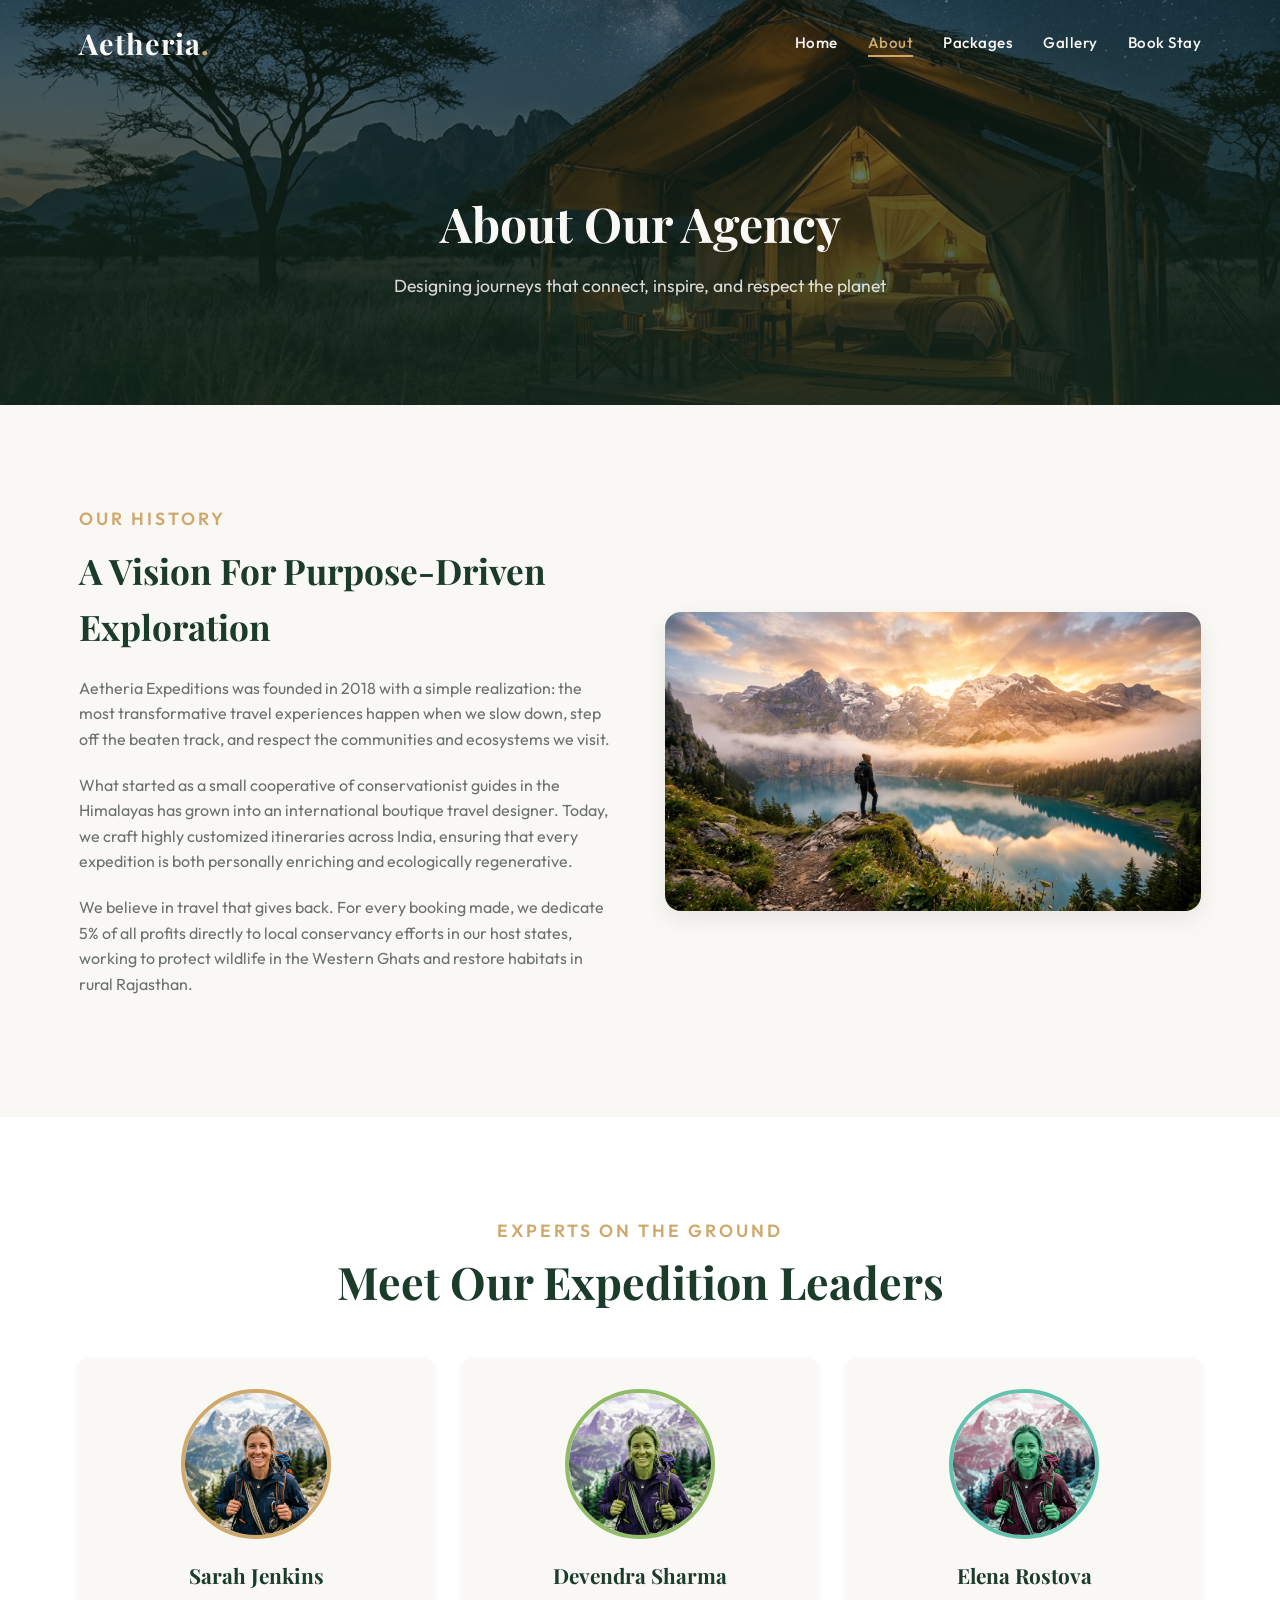
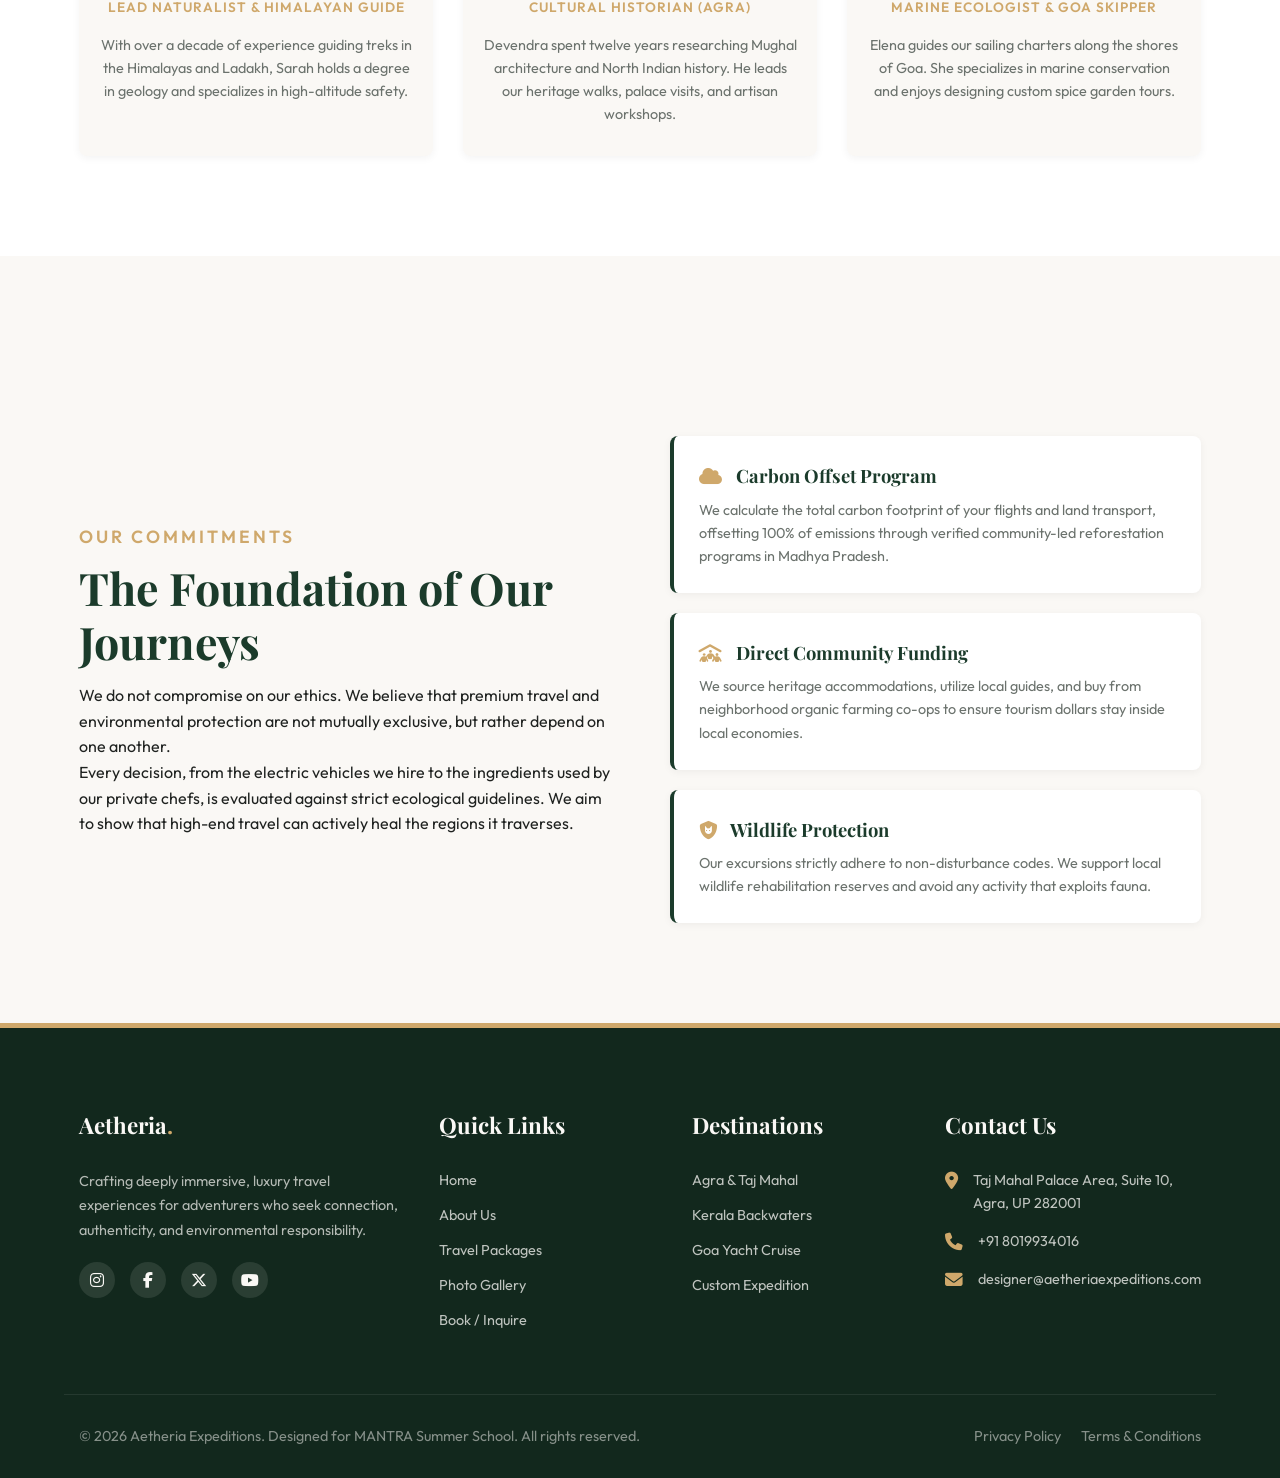
==== commit 17a6615d: "Fix phone number on remaining pages" ====
--- a/about.html
+++ b/about.html
@@ -175,7 +175,7 @@
           </li>
           <li>
             <i class="fa-solid fa-phone"></i>
-            <span>+91 (11) 555-0199</span>
+            <span>+91 8019934016</span>
           </li>
           <li>
             <i class="fa-solid fa-envelope"></i>
